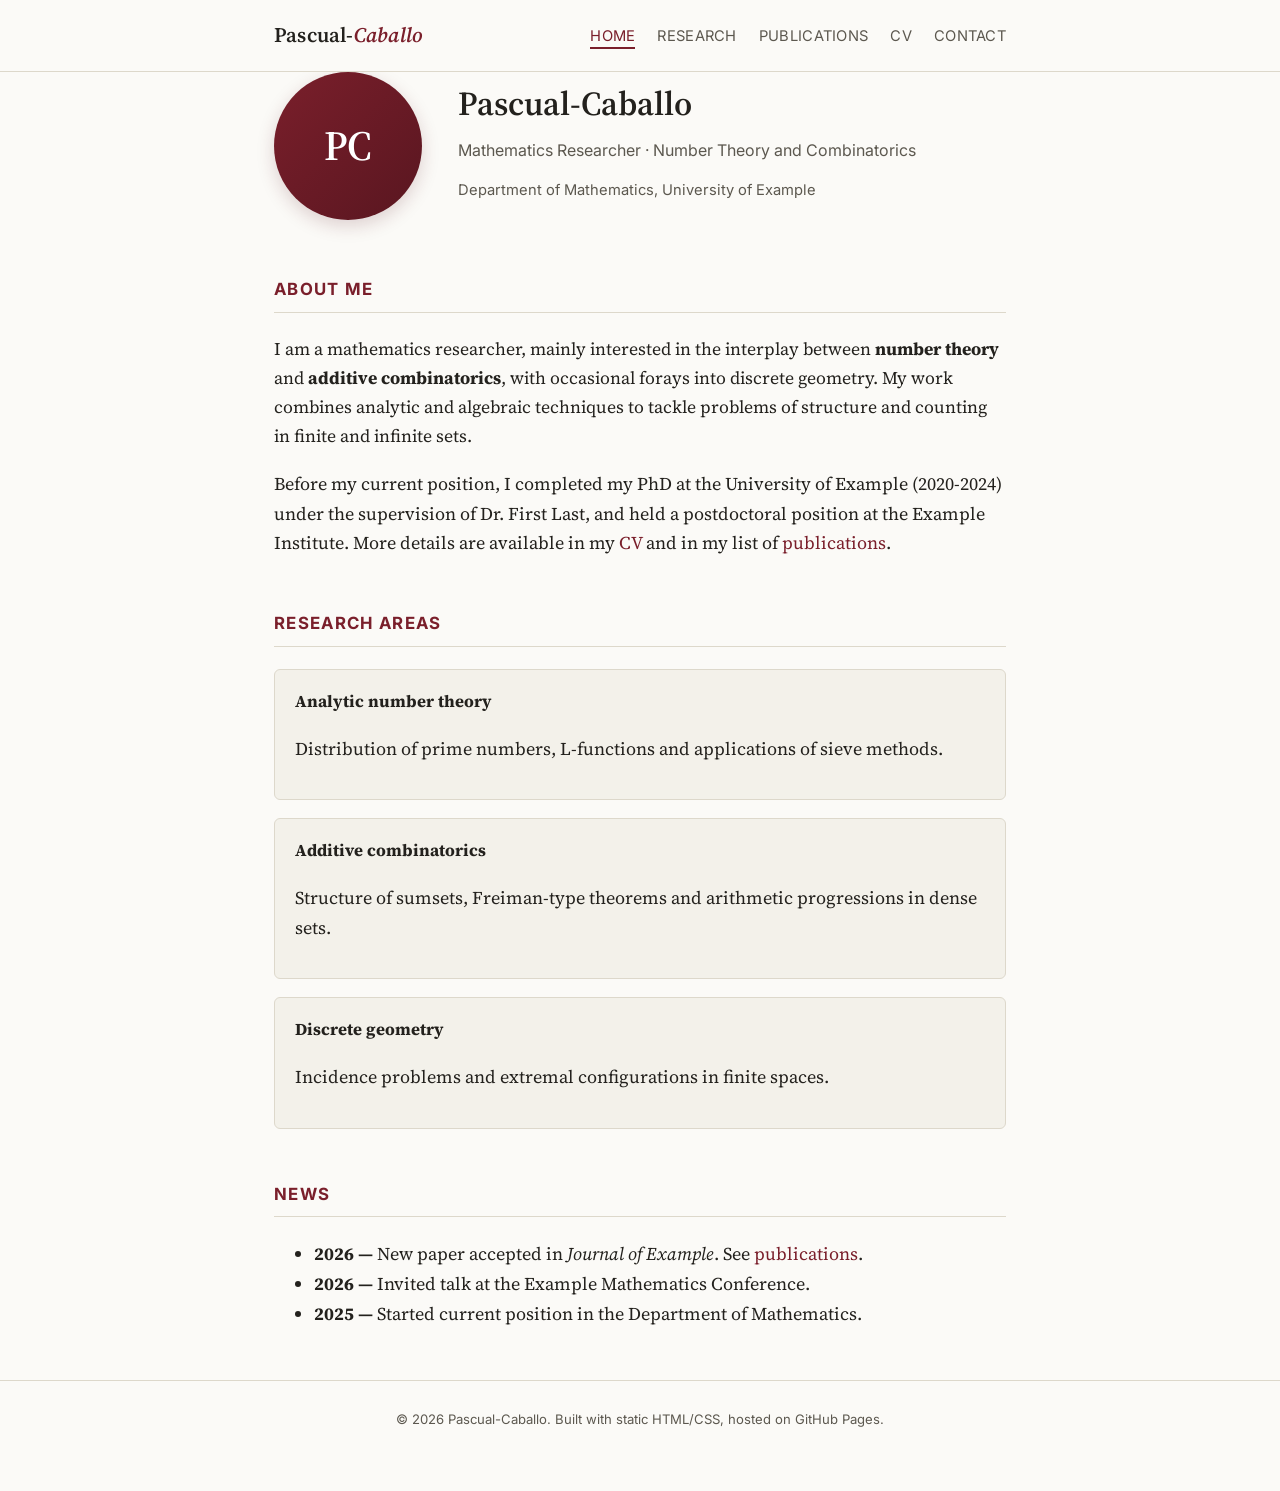
==== index.html @ 04fa6a26 "Initial site: academic personal page (research, publications, CV, contact)" ====
<!DOCTYPE html>
<html lang="en">
<head>
<meta charset="UTF-8">
<meta name="viewport" content="width=device-width, initial-scale=1.0">
<title>Pascual-Caballo — Mathematics Researcher</title>
<meta name="description" content="Personal page of Pascual-Caballo, mathematics researcher. Research, publications and CV.">
<link rel="preconnect" href="https://fonts.googleapis.com">
<link rel="preconnect" href="https://fonts.gstatic.com" crossorigin>
<link href="https://fonts.googleapis.com/css2?family=Source+Serif+4:ital,wght@0,400;0,600;1,400&family=Inter:wght@400;500;700&display=swap" rel="stylesheet">
<link rel="stylesheet" href="assets/css/style.css">
</head>
<body>

<header class="site-header">
  <div class="container">
    <a class="site-title" href="index.html">Pascual-<span>Caballo</span></a>
    <nav class="site-nav">
      <ul>
        <li><a href="index.html" class="active">Home</a></li>
        <li><a href="research.html">Research</a></li>
        <li><a href="publications.html">Publications</a></li>
        <li><a href="cv.html">CV</a></li>
        <li><a href="contact.html">Contact</a></li>
      </ul>
    </nav>
  </div>
</header>

<main class="container">

  <section class="hero">
    <div class="avatar">PC</div>
    <div class="hero-text">
      <h1>Pascual-Caballo</h1>
      <p class="role">Mathematics Researcher · Number Theory and Combinatorics</p>
      <p class="affiliation">Department of Mathematics, University of Example</p>
    </div>
  </section>

  <section>
    <h2 class="section-title">About me</h2>
    <p class="lede">
      I am a mathematics researcher, mainly interested in the interplay between
      <strong>number theory</strong> and <strong>additive combinatorics</strong>, with occasional
      forays into discrete geometry. My work combines analytic and algebraic techniques to
      tackle problems of structure and counting in finite and infinite sets.
    </p>
    <p>
      Before my current position, I completed my PhD at the University of Example (2020-2024)
      under the supervision of Dr. First Last, and held a postdoctoral position at the
      Example Institute. More details are available in my <a href="cv.html">CV</a> and in my
      list of <a href="publications.html">publications</a>.
    </p>
  </section>

  <section>
    <h2 class="section-title">Research areas</h2>
    <div class="card-list">
      <div class="card">
        <h3>Analytic number theory</h3>
        <p>Distribution of prime numbers, L-functions and applications of sieve methods.</p>
      </div>
      <div class="card">
        <h3>Additive combinatorics</h3>
        <p>Structure of sumsets, Freiman-type theorems and arithmetic progressions in dense sets.</p>
      </div>
      <div class="card">
        <h3>Discrete geometry</h3>
        <p>Incidence problems and extremal configurations in finite spaces.</p>
      </div>
    </div>
  </section>

  <section>
    <h2 class="section-title">News</h2>
    <ul>
      <li><strong>2026 —</strong> New paper accepted in <em>Journal of Example</em>. See <a href="publications.html">publications</a>.</li>
      <li><strong>2026 —</strong> Invited talk at the Example Mathematics Conference.</li>
      <li><strong>2025 —</strong> Started current position in the Department of Mathematics.</li>
    </ul>
  </section>

</main>

<footer class="site-footer">
  <div class="container">
    &copy; 2026 Pascual-Caballo. Built with static HTML/CSS, hosted on GitHub Pages.
  </div>
</footer>

</body>
</html>
---- assets/css/style.css ----
/* ============================================================
   Pascual-Caballo — sitio académico personal
   Estilo: académico minimalista
   ============================================================ */

:root {
  --color-bg: #fbfaf7;
  --color-bg-alt: #f3f1ea;
  --color-text: #23211d;
  --color-text-muted: #5c584f;
  --color-accent: #7a1f2b;      /* granate académico */
  --color-accent-dark: #591620;
  --color-border: #ddd8cb;
  --color-link: #7a1f2b;
  --font-serif: "Source Serif 4", "EB Garamond", Georgia, "Times New Roman", serif;
  --font-sans: "Inter", "Helvetica Neue", Arial, sans-serif;
  --max-width: 780px;
}

* { box-sizing: border-box; }

html { scroll-behavior: smooth; }

body {
  margin: 0;
  background: var(--color-bg);
  color: var(--color-text);
  font-family: var(--font-serif);
  font-size: 18px;
  line-height: 1.65;
  -webkit-font-smoothing: antialiased;
}

img { max-width: 100%; }

a {
  color: var(--color-link);
  text-decoration: none;
  border-bottom: 1px solid transparent;
}
a:hover { border-bottom-color: currentColor; }

.container {
  max-width: var(--max-width);
  margin: 0 auto;
  padding: 0 24px;
}

/* ---------- Header / nav ---------- */

header.site-header {
  border-bottom: 1px solid var(--color-border);
  background: var(--color-bg);
  position: sticky;
  top: 0;
  z-index: 10;
}

.site-header .container {
  display: flex;
  align-items: center;
  justify-content: space-between;
  padding-top: 18px;
  padding-bottom: 18px;
  flex-wrap: wrap;
  gap: 12px;
}

.site-title {
  font-family: var(--font-serif);
  font-size: 1.3rem;
  font-weight: 600;
  letter-spacing: 0.01em;
  color: var(--color-text);
}
.site-title span {
  color: var(--color-accent);
  font-style: italic;
}

nav.site-nav ul {
  list-style: none;
  display: flex;
  gap: 22px;
  margin: 0;
  padding: 0;
  font-family: var(--font-sans);
  font-size: 0.92rem;
  letter-spacing: 0.02em;
  text-transform: uppercase;
}

nav.site-nav a {
  color: var(--color-text-muted);
  border-bottom: none;
  padding-bottom: 2px;
}
nav.site-nav a:hover,
nav.site-nav a.active {
  color: var(--color-accent);
  border-bottom: 2px solid var(--color-accent);
}

/* ---------- Main sections ---------- */

main { padding-top: 48px; padding-bottom: 64px; }

.hero {
  display: flex;
  gap: 36px;
  align-items: center;
  margin-bottom: 56px;
  flex-wrap: wrap;
}

.avatar {
  width: 148px;
  height: 148px;
  border-radius: 50%;
  background: linear-gradient(135deg, var(--color-accent), var(--color-accent-dark));
  color: #fff;
  display: flex;
  align-items: center;
  justify-content: center;
  font-family: var(--font-serif);
  font-size: 2.6rem;
  font-weight: 600;
  flex-shrink: 0;
  box-shadow: 0 6px 18px rgba(89, 22, 32, 0.18);
}

.hero-text { flex: 1; min-width: 260px; }

.hero h1 {
  margin: 0 0 6px;
  font-size: 2.1rem;
  font-weight: 600;
}

.hero .role {
  font-family: var(--font-sans);
  color: var(--color-text-muted);
  font-size: 1rem;
  margin: 0 0 14px;
}

.hero .affiliation {
  font-family: var(--font-sans);
  font-size: 0.92rem;
  color: var(--color-text-muted);
}

h2.section-title {
  font-size: 1.05rem;
  font-family: var(--font-sans);
  text-transform: uppercase;
  letter-spacing: 0.08em;
  color: var(--color-accent);
  border-bottom: 1px solid var(--color-border);
  padding-bottom: 8px;
  margin: 0 0 22px;
}

section { margin-bottom: 52px; }

.lede {
  font-size: 1.1rem;
  color: var(--color-text);
}

/* ---------- Cards / lists ---------- */

.card-list {
  display: flex;
  flex-direction: column;
  gap: 18px;
}

.card {
  border: 1px solid var(--color-border);
  background: var(--color-bg-alt);
  border-radius: 6px;
  padding: 18px 20px;
}

.card h3 {
  margin: 0 0 6px;
  font-size: 1.05rem;
}

.card .meta {
  font-family: var(--font-sans);
  font-size: 0.85rem;
  color: var(--color-text-muted);
  margin-bottom: 8px;
}

.card .links {
  font-family: var(--font-sans);
  font-size: 0.85rem;
}
.card .links a { margin-right: 14px; }

.tag {
  display: inline-block;
  font-family: var(--font-sans);
  font-size: 0.72rem;
  text-transform: uppercase;
  letter-spacing: 0.05em;
  background: rgba(122, 31, 43, 0.09);
  color: var(--color-accent);
  border-radius: 999px;
  padding: 3px 10px;
  margin: 0 6px 6px 0;
}

/* ---------- Publications ---------- */

.pub-year {
  font-family: var(--font-sans);
  font-weight: 700;
  color: var(--color-text-muted);
  margin: 34px 0 12px;
  font-size: 0.95rem;
  letter-spacing: 0.04em;
}
.pub-year:first-child { margin-top: 0; }

/* ---------- CV ---------- */

.cv-entry {
  display: grid;
  grid-template-columns: 130px 1fr;
  gap: 18px;
  margin-bottom: 18px;
}
.cv-entry .period {
  font-family: var(--font-sans);
  font-size: 0.85rem;
  color: var(--color-text-muted);
  padding-top: 3px;
}
.cv-entry .detail h3 {
  margin: 0 0 4px;
  font-size: 1.02rem;
}
.cv-entry .detail p {
  margin: 0;
  color: var(--color-text-muted);
  font-size: 0.95rem;
}

.btn {
  display: inline-block;
  font-family: var(--font-sans);
  font-size: 0.9rem;
  letter-spacing: 0.02em;
  background: var(--color-accent);
  color: #fff;
  padding: 10px 20px;
  border-radius: 4px;
  border-bottom: none;
}
.btn:hover { background: var(--color-accent-dark); border-bottom: none; }

/* ---------- Contact ---------- */

.contact-list {
  list-style: none;
  padding: 0;
  margin: 0;
  font-family: var(--font-sans);
}
.contact-list li {
  display: flex;
  gap: 10px;
  padding: 10px 0;
  border-bottom: 1px solid var(--color-border);
}
.contact-list .label {
  width: 130px;
  flex-shrink: 0;
  color: var(--color-text-muted);
  font-size: 0.88rem;
  text-transform: uppercase;
  letter-spacing: 0.04em;
}

/* ---------- Footer ---------- */

footer.site-footer {
  border-top: 1px solid var(--color-border);
  padding: 28px 0 60px;
  font-family: var(--font-sans);
  font-size: 0.82rem;
  color: var(--color-text-muted);
  text-align: center;
}

/* ---------- Responsive ---------- */

@media (max-width: 640px) {
  body { font-size: 16.5px; }
  .hero { flex-direction: column; text-align: center; }
  .hero-text { min-width: 0; }
  nav.site-nav ul { gap: 14px; flex-wrap: wrap; justify-content: center; }
  .cv-entry { grid-template-columns: 1fr; gap: 4px; }
}

/* ---------- Dark mode ---------- */

@media (prefers-color-scheme: dark) {
  :root {
    --color-bg: #1b1a17;
    --color-bg-alt: #242320;
    --color-text: #e9e6dd;
    --color-text-muted: #a9a496;
    --color-accent: #d98b95;
    --color-accent-dark: #e9a6ae;
    --color-border: #3a382f;
    --color-link: #d98b95;
  }
  .avatar { box-shadow: 0 6px 18px rgba(0, 0, 0, 0.4); }
  .btn { color: #1b1a17; }
}
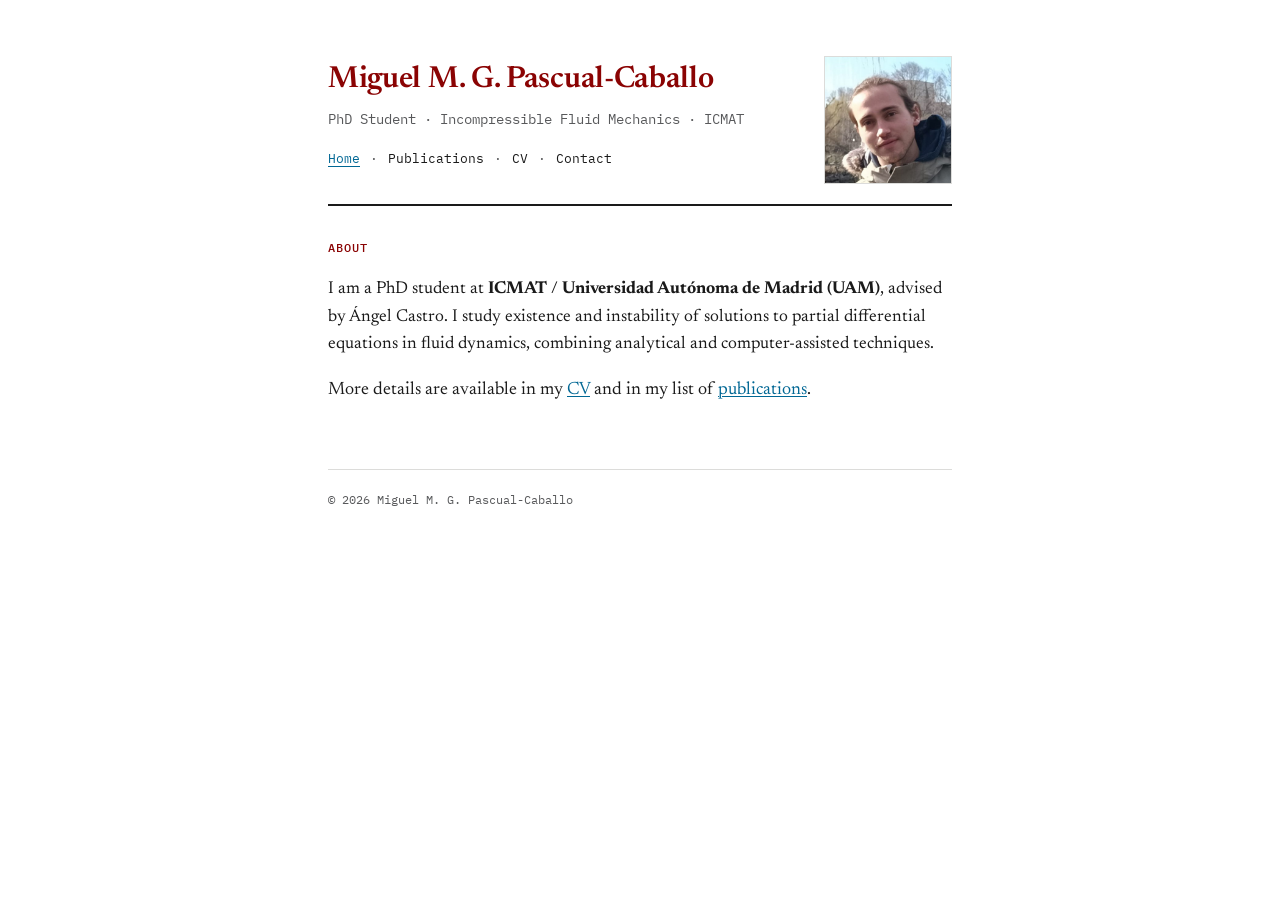
==== commit eb4b0cf6: "Redesign as document-style academic page, add real content Replace the placeholder academic-minimali" ====
--- a/index.html
+++ b/index.html
@@ -3,91 +3,54 @@
 <head>
 <meta charset="UTF-8">
 <meta name="viewport" content="width=device-width, initial-scale=1.0">
-<title>Pascual-Caballo — Mathematics Researcher</title>
-<meta name="description" content="Personal page of Pascual-Caballo, mathematics researcher. Research, publications and CV.">
+<title>Miguel M. G. Pascual-Caballo · Mathematics PhD Student</title>
+<meta name="description" content="Personal page of Pascual-Caballo, mathematics PhD student at ICMAT / UAM. Publications and CV.">
 <link rel="preconnect" href="https://fonts.googleapis.com">
 <link rel="preconnect" href="https://fonts.gstatic.com" crossorigin>
-<link href="https://fonts.googleapis.com/css2?family=Source+Serif+4:ital,wght@0,400;0,600;1,400&family=Inter:wght@400;500;700&display=swap" rel="stylesheet">
+<link href="https://fonts.googleapis.com/css2?family=Newsreader:ital,wght@0,400;0,500;0,600;1,400&family=IBM+Plex+Mono:wght@400;500&display=swap" rel="stylesheet">
 <link rel="stylesheet" href="assets/css/style.css">
 </head>
 <body>
+<div class="page">
 
-<header class="site-header">
-  <div class="container">
-    <a class="site-title" href="index.html">Pascual-<span>Caballo</span></a>
-    <nav class="site-nav">
+  <header class="masthead">
+    <div class="masthead-text">
+    <p class="name">Miguel M. G. Pascual-Caballo</p>
+    <p class="role">PhD Student · Incompressible Fluid Mechanics · ICMAT</p>
+    <nav class="site-nav" aria-label="Primary">
       <ul>
-        <li><a href="index.html" class="active">Home</a></li>
-        <li><a href="research.html">Research</a></li>
+        <li><a href="index.html" aria-current="page">Home</a></li>
         <li><a href="publications.html">Publications</a></li>
         <li><a href="cv.html">CV</a></li>
         <li><a href="contact.html">Contact</a></li>
       </ul>
     </nav>
-  </div>
-</header>
+    </div>
+    <div class="masthead-photo"><img src="assets/img/profile.jpg" alt="Miguel M. G. Pascual-Caballo"></div>
+  </header>
 
-<main class="container">
+  <main>
 
-  <section class="hero">
-    <div class="avatar">PC</div>
-    <div class="hero-text">
-      <h1>Pascual-Caballo</h1>
-      <p class="role">Mathematics Researcher · Number Theory and Combinatorics</p>
-      <p class="affiliation">Department of Mathematics, University of Example</p>
-    </div>
-  </section>
+    <section>
+      <h2 class="section-title">About</h2>
+      <p class="lede">
+        I am a PhD student at <strong>ICMAT</strong> / <strong>Universidad Autónoma de Madrid
+        (UAM)</strong>, advised by Ángel Castro. I study existence and instability of
+        solutions to partial differential equations in fluid dynamics, combining analytical
+        and computer-assisted techniques.
+      </p>
+      <p>
+        More details are available in my <a href="cv.html">CV</a> and in my list of
+        <a href="publications.html">publications</a>.
+      </p>
+    </section>
 
-  <section>
-    <h2 class="section-title">About me</h2>
-    <p class="lede">
-      I am a mathematics researcher, mainly interested in the interplay between
-      <strong>number theory</strong> and <strong>additive combinatorics</strong>, with occasional
-      forays into discrete geometry. My work combines analytic and algebraic techniques to
-      tackle problems of structure and counting in finite and infinite sets.
-    </p>
-    <p>
-      Before my current position, I completed my PhD at the University of Example (2020-2024)
-      under the supervision of Dr. First Last, and held a postdoctoral position at the
-      Example Institute. More details are available in my <a href="cv.html">CV</a> and in my
-      list of <a href="publications.html">publications</a>.
-    </p>
-  </section>
+  </main>
 
-  <section>
-    <h2 class="section-title">Research areas</h2>
-    <div class="card-list">
-      <div class="card">
-        <h3>Analytic number theory</h3>
-        <p>Distribution of prime numbers, L-functions and applications of sieve methods.</p>
-      </div>
-      <div class="card">
-        <h3>Additive combinatorics</h3>
-        <p>Structure of sumsets, Freiman-type theorems and arithmetic progressions in dense sets.</p>
-      </div>
-      <div class="card">
-        <h3>Discrete geometry</h3>
-        <p>Incidence problems and extremal configurations in finite spaces.</p>
-      </div>
-    </div>
-  </section>
+  <footer class="site-footer">
+    &copy; 2026 Miguel M. G. Pascual-Caballo
+  </footer>
 
-  <section>
-    <h2 class="section-title">News</h2>
-    <ul>
-      <li><strong>2026 —</strong> New paper accepted in <em>Journal of Example</em>. See <a href="publications.html">publications</a>.</li>
-      <li><strong>2026 —</strong> Invited talk at the Example Mathematics Conference.</li>
-      <li><strong>2025 —</strong> Started current position in the Department of Mathematics.</li>
-    </ul>
-  </section>
-
-</main>
-
-<footer class="site-footer">
-  <div class="container">
-    &copy; 2026 Pascual-Caballo. Built with static HTML/CSS, hosted on GitHub Pages.
-  </div>
-</footer>
-
+</div>
 </body>
 </html>
--- a/assets/css/style.css
+++ b/assets/css/style.css
@@ -1,325 +1,269 @@
 /* ============================================================
-   Pascual-Caballo — sitio académico personal
-   Estilo: académico minimalista
+   Pascual-Caballo — personal academic page
    ============================================================ */
 
 :root {
-  --color-bg: #fbfaf7;
-  --color-bg-alt: #f3f1ea;
-  --color-text: #23211d;
-  --color-text-muted: #5c584f;
-  --color-accent: #7a1f2b;      /* granate académico */
-  --color-accent-dark: #591620;
-  --color-border: #ddd8cb;
-  --color-link: #7a1f2b;
-  --font-serif: "Source Serif 4", "EB Garamond", Georgia, "Times New Roman", serif;
-  --font-sans: "Inter", "Helvetica Neue", Arial, sans-serif;
-  --max-width: 780px;
+  --bg: #ffffff;
+  --bg-alt: #f5f5f3;
+  --text: #1a1a1a;
+  --text-muted: #58595b;
+  --accent: #8a0303;
+  --link: #006794;
+  --link-visited: #551a8b;
+  --border: #dcdcda;
+  --rule: #1a1a1a;
+  --font-body: "Newsreader", Georgia, "Times New Roman", serif;
+  --font-mono: "IBM Plex Mono", ui-monospace, "SF Mono", Menlo, monospace;
+  --measure: 42rem;
+}
+
+@media (prefers-color-scheme: dark) {
+  :root:not([data-theme="light"]) {
+    --bg: #15171a;
+    --bg-alt: #1d2024;
+    --text: #e6e4dd;
+    --text-muted: #9a9890;
+    --accent: #e0796f;
+    --link: #7ec8e3;
+    --link-visited: #c9a8f5;
+    --border: #33353a;
+    --rule: #e6e4dd;
+  }
+}
+:root[data-theme="dark"] {
+  --bg: #15171a;
+  --bg-alt: #1d2024;
+  --text: #e6e4dd;
+  --text-muted: #9a9890;
+  --accent: #e0796f;
+  --link: #7ec8e3;
+  --link-visited: #c9a8f5;
+  --border: #33353a;
+  --rule: #e6e4dd;
 }
 
 * { box-sizing: border-box; }
-
-html { scroll-behavior: smooth; }
+html { text-size-adjust: 100%; }
 
 body {
   margin: 0;
-  background: var(--color-bg);
-  color: var(--color-text);
-  font-family: var(--font-serif);
+  background: var(--bg);
+  color: var(--text);
+  font-family: var(--font-body);
   font-size: 18px;
-  line-height: 1.65;
-  -webkit-font-smoothing: antialiased;
-}
+  line-height: 1.6;
+}
+
+.page {
+  max-width: var(--measure);
+  margin: 0 auto;
+  padding: 56px 24px 96px;
+}
+
+a { color: var(--link); text-decoration-thickness: 1px; text-underline-offset: 2px; }
+a:visited { color: var(--link-visited); }
+a:hover { text-decoration-thickness: 2px; }
 
 img { max-width: 100%; }
 
-a {
-  color: var(--color-link);
-  text-decoration: none;
-  border-bottom: 1px solid transparent;
-}
-a:hover { border-bottom-color: currentColor; }
-
-.container {
-  max-width: var(--max-width);
-  margin: 0 auto;
-  padding: 0 24px;
-}
-
-/* ---------- Header / nav ---------- */
-
-header.site-header {
-  border-bottom: 1px solid var(--color-border);
-  background: var(--color-bg);
-  position: sticky;
-  top: 0;
-  z-index: 10;
-}
-
-.site-header .container {
+/* ---------- Masthead ---------- */
+
+.masthead {
   display: flex;
-  align-items: center;
   justify-content: space-between;
-  padding-top: 18px;
-  padding-bottom: 18px;
-  flex-wrap: wrap;
-  gap: 12px;
-}
-
-.site-title {
-  font-family: var(--font-serif);
-  font-size: 1.3rem;
+  align-items: flex-start;
+  gap: 20px;
+  border-bottom: 2px solid var(--rule);
+  padding-bottom: 20px;
+  margin-bottom: 32px;
+}
+
+.masthead-text { flex: 1; min-width: 0; }
+
+.masthead .name {
+  font-size: 1.9rem;
   font-weight: 600;
-  letter-spacing: 0.01em;
-  color: var(--color-text);
-}
-.site-title span {
-  color: var(--color-accent);
-  font-style: italic;
+  margin: 0 0 4px;
+  letter-spacing: -0.01em;
+  color: var(--accent);
+}
+
+.masthead .role {
+  font-family: var(--font-mono);
+  font-size: 0.85rem;
+  color: var(--text-muted);
+  margin: 0 0 18px;
+}
+
+.masthead-photo {
+  width: 128px;
+  height: 128px;
+  flex-shrink: 0;
+  border: 1px solid var(--border);
+  background: var(--bg-alt);
+}
+.masthead-photo img {
+  display: block;
+  width: 100%;
+  height: 100%;
+  object-fit: cover;
+}
+@media (max-width: 560px) {
+  .masthead-photo { width: 88px; height: 88px; }
 }
 
 nav.site-nav ul {
   list-style: none;
   display: flex;
-  gap: 22px;
+  flex-wrap: wrap;
+  gap: 4px 0;
   margin: 0;
   padding: 0;
-  font-family: var(--font-sans);
-  font-size: 0.92rem;
-  letter-spacing: 0.02em;
+  font-family: var(--font-mono);
+  font-size: 0.82rem;
+}
+nav.site-nav li:not(:last-child)::after {
+  content: "\00b7";
+  margin: 0 10px;
+  color: var(--text-muted);
+}
+nav.site-nav a {
+  color: var(--text);
+  text-decoration: none;
+}
+nav.site-nav a:visited { color: var(--text); }
+nav.site-nav a:hover,
+nav.site-nav a[aria-current="page"] {
+  color: var(--link);
+  text-decoration: underline;
+  text-underline-offset: 3px;
+}
+
+/* ---------- Sections ---------- */
+
+section { margin-bottom: 44px; }
+
+h2.section-title {
+  font-family: var(--font-mono);
+  font-size: 0.78rem;
   text-transform: uppercase;
-}
-
-nav.site-nav a {
-  color: var(--color-text-muted);
-  border-bottom: none;
-  padding-bottom: 2px;
-}
-nav.site-nav a:hover,
-nav.site-nav a.active {
-  color: var(--color-accent);
-  border-bottom: 2px solid var(--color-accent);
-}
-
-/* ---------- Main sections ---------- */
-
-main { padding-top: 48px; padding-bottom: 64px; }
-
-.hero {
-  display: flex;
-  gap: 36px;
-  align-items: center;
-  margin-bottom: 56px;
-  flex-wrap: wrap;
-}
-
-.avatar {
-  width: 148px;
-  height: 148px;
-  border-radius: 50%;
-  background: linear-gradient(135deg, var(--color-accent), var(--color-accent-dark));
-  color: #fff;
-  display: flex;
-  align-items: center;
-  justify-content: center;
-  font-family: var(--font-serif);
-  font-size: 2.6rem;
+  letter-spacing: 0.09em;
+  color: var(--accent);
+  margin: 0 0 18px;
+  font-weight: 500;
+}
+
+h1, h2, h3 { font-family: var(--font-body); }
+
+p { margin: 0 0 1em; }
+p:last-child { margin-bottom: 0; }
+
+.lede { font-size: 1.08rem; }
+
+/* ---------- Entry list (research, positions, education) ---------- */
+
+.entry-list { display: flex; flex-direction: column; gap: 22px; }
+
+.entry {
+  display: grid;
+  grid-template-columns: 8.5em 1fr;
+  gap: 4px 20px;
+}
+.entry .when {
+  font-family: var(--font-mono);
+  font-size: 0.8rem;
+  color: var(--text-muted);
+  padding-top: 3px;
+  font-variant-numeric: tabular-nums;
+}
+.entry .what h3 {
+  margin: 0 0 3px;
+  font-size: 1.05rem;
   font-weight: 600;
-  flex-shrink: 0;
-  box-shadow: 0 6px 18px rgba(89, 22, 32, 0.18);
-}
-
-.hero-text { flex: 1; min-width: 260px; }
-
-.hero h1 {
-  margin: 0 0 6px;
-  font-size: 2.1rem;
-  font-weight: 600;
-}
-
-.hero .role {
-  font-family: var(--font-sans);
-  color: var(--color-text-muted);
-  font-size: 1rem;
-  margin: 0 0 14px;
-}
-
-.hero .affiliation {
-  font-family: var(--font-sans);
-  font-size: 0.92rem;
-  color: var(--color-text-muted);
-}
-
-h2.section-title {
-  font-size: 1.05rem;
-  font-family: var(--font-sans);
-  text-transform: uppercase;
-  letter-spacing: 0.08em;
-  color: var(--color-accent);
-  border-bottom: 1px solid var(--color-border);
-  padding-bottom: 8px;
-  margin: 0 0 22px;
-}
-
-section { margin-bottom: 52px; }
-
-.lede {
-  font-size: 1.1rem;
-  color: var(--color-text);
-}
-
-/* ---------- Cards / lists ---------- */
-
-.card-list {
-  display: flex;
-  flex-direction: column;
-  gap: 18px;
-}
-
-.card {
-  border: 1px solid var(--color-border);
-  background: var(--color-bg-alt);
-  border-radius: 6px;
-  padding: 18px 20px;
-}
-
-.card h3 {
-  margin: 0 0 6px;
-  font-size: 1.05rem;
-}
-
-.card .meta {
-  font-family: var(--font-sans);
-  font-size: 0.85rem;
-  color: var(--color-text-muted);
-  margin-bottom: 8px;
-}
-
-.card .links {
-  font-family: var(--font-sans);
-  font-size: 0.85rem;
-}
-.card .links a { margin-right: 14px; }
-
-.tag {
-  display: inline-block;
-  font-family: var(--font-sans);
-  font-size: 0.72rem;
-  text-transform: uppercase;
-  letter-spacing: 0.05em;
-  background: rgba(122, 31, 43, 0.09);
-  color: var(--color-accent);
-  border-radius: 999px;
-  padding: 3px 10px;
-  margin: 0 6px 6px 0;
+}
+.entry .what p {
+  margin: 0;
+  color: var(--text-muted);
+  font-size: 0.96rem;
+}
+
+@media (max-width: 560px) {
+  .entry { grid-template-columns: 1fr; gap: 2px; }
 }
 
 /* ---------- Publications ---------- */
 
 .pub-year {
-  font-family: var(--font-sans);
-  font-weight: 700;
-  color: var(--color-text-muted);
-  margin: 34px 0 12px;
-  font-size: 0.95rem;
-  letter-spacing: 0.04em;
+  font-family: var(--font-mono);
+  font-size: 0.82rem;
+  color: var(--text-muted);
+  margin: 30px 0 4px;
+  border-bottom: 1px solid var(--border);
+  padding-bottom: 6px;
 }
 .pub-year:first-child { margin-top: 0; }
 
-/* ---------- CV ---------- */
-
-.cv-entry {
-  display: grid;
-  grid-template-columns: 130px 1fr;
-  gap: 18px;
-  margin-bottom: 18px;
-}
-.cv-entry .period {
-  font-family: var(--font-sans);
-  font-size: 0.85rem;
-  color: var(--color-text-muted);
-  padding-top: 3px;
-}
-.cv-entry .detail h3 {
-  margin: 0 0 4px;
-  font-size: 1.02rem;
-}
-.cv-entry .detail p {
-  margin: 0;
-  color: var(--color-text-muted);
-  font-size: 0.95rem;
-}
+.pub {
+  padding: 16px 0;
+  border-bottom: 1px solid var(--border);
+}
+.pub:last-child { border-bottom: none; }
+.pub h3 { margin: 0 0 4px; font-size: 1.03rem; font-weight: 600; }
+.pub .authors { color: var(--text-muted); font-size: 0.94rem; margin: 0 0 6px; }
+.pub .links {
+  font-family: var(--font-mono);
+  font-size: 0.78rem;
+}
+.pub .links a { margin-right: 14px; }
+.pub .links span.tag {
+  color: var(--text-muted);
+}
+
+/* ---------- CV button ---------- */
 
 .btn {
   display: inline-block;
-  font-family: var(--font-sans);
-  font-size: 0.9rem;
-  letter-spacing: 0.02em;
-  background: var(--color-accent);
-  color: #fff;
-  padding: 10px 20px;
-  border-radius: 4px;
-  border-bottom: none;
-}
-.btn:hover { background: var(--color-accent-dark); border-bottom: none; }
-
-/* ---------- Contact ---------- */
+  font-family: var(--font-mono);
+  font-size: 0.85rem;
+  border: 1px solid var(--rule);
+  color: var(--text);
+  padding: 9px 16px;
+  text-decoration: none;
+}
+.btn:hover { background: var(--rule); color: var(--bg); }
+.btn:visited { color: var(--text); }
+
+/* ---------- Contact list ---------- */
 
 .contact-list {
   list-style: none;
   padding: 0;
   margin: 0;
-  font-family: var(--font-sans);
+  border-top: 1px solid var(--border);
 }
 .contact-list li {
   display: flex;
-  gap: 10px;
-  padding: 10px 0;
-  border-bottom: 1px solid var(--color-border);
+  gap: 16px;
+  padding: 13px 0;
+  border-bottom: 1px solid var(--border);
 }
 .contact-list .label {
-  width: 130px;
+  width: 8.5em;
   flex-shrink: 0;
-  color: var(--color-text-muted);
-  font-size: 0.88rem;
-  text-transform: uppercase;
-  letter-spacing: 0.04em;
+  font-family: var(--font-mono);
+  font-size: 0.78rem;
+  color: var(--text-muted);
+  padding-top: 2px;
 }
 
 /* ---------- Footer ---------- */
 
 footer.site-footer {
-  border-top: 1px solid var(--color-border);
-  padding: 28px 0 60px;
-  font-family: var(--font-sans);
-  font-size: 0.82rem;
-  color: var(--color-text-muted);
-  text-align: center;
-}
-
-/* ---------- Responsive ---------- */
-
-@media (max-width: 640px) {
-  body { font-size: 16.5px; }
-  .hero { flex-direction: column; text-align: center; }
-  .hero-text { min-width: 0; }
-  nav.site-nav ul { gap: 14px; flex-wrap: wrap; justify-content: center; }
-  .cv-entry { grid-template-columns: 1fr; gap: 4px; }
-}
-
-/* ---------- Dark mode ---------- */
-
-@media (prefers-color-scheme: dark) {
-  :root {
-    --color-bg: #1b1a17;
-    --color-bg-alt: #242320;
-    --color-text: #e9e6dd;
-    --color-text-muted: #a9a496;
-    --color-accent: #d98b95;
-    --color-accent-dark: #e9a6ae;
-    --color-border: #3a382f;
-    --color-link: #d98b95;
-  }
-  .avatar { box-shadow: 0 6px 18px rgba(0, 0, 0, 0.4); }
-  .btn { color: #1b1a17; }
-}
+  margin-top: 64px;
+  padding-top: 20px;
+  border-top: 1px solid var(--border);
+  font-family: var(--font-mono);
+  font-size: 0.76rem;
+  color: var(--text-muted);
+}
+
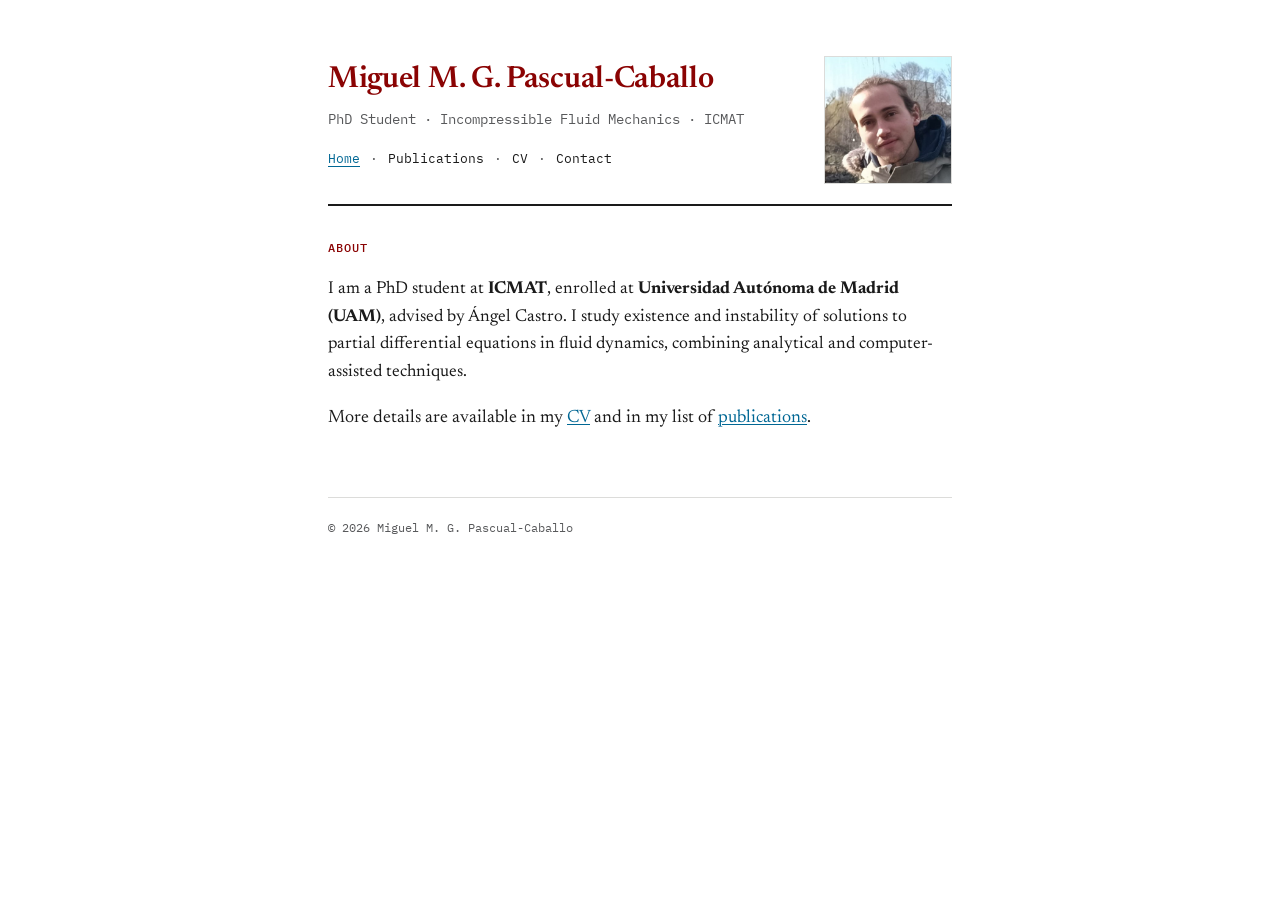
==== commit 338388e3: "Simplify ICMAT/UAM affiliation wording Co-Authored-By: Claude Sonnet 5 <noreply@anthropic.com> Claud" ====
--- a/index.html
+++ b/index.html
@@ -4,7 +4,7 @@
 <meta charset="UTF-8">
 <meta name="viewport" content="width=device-width, initial-scale=1.0">
 <title>Miguel M. G. Pascual-Caballo · Mathematics PhD Student</title>
-<meta name="description" content="Personal page of Pascual-Caballo, mathematics PhD student at ICMAT / UAM. Publications and CV.">
+<meta name="description" content="Personal page of Pascual-Caballo, mathematics PhD student at ICMAT, enrolled at Universidad Autónoma de Madrid (UAM). Publications and CV.">
 <link rel="preconnect" href="https://fonts.googleapis.com">
 <link rel="preconnect" href="https://fonts.gstatic.com" crossorigin>
 <link href="https://fonts.googleapis.com/css2?family=Newsreader:ital,wght@0,400;0,500;0,600;1,400&family=IBM+Plex+Mono:wght@400;500&display=swap" rel="stylesheet">
@@ -34,10 +34,10 @@
     <section>
       <h2 class="section-title">About</h2>
       <p class="lede">
-        I am a PhD student at <strong>ICMAT</strong> / <strong>Universidad Autónoma de Madrid
-        (UAM)</strong>, advised by Ángel Castro. I study existence and instability of
-        solutions to partial differential equations in fluid dynamics, combining analytical
-        and computer-assisted techniques.
+        I am a PhD student at <strong>ICMAT</strong>, enrolled at
+        <strong>Universidad Autónoma de Madrid (UAM)</strong>, advised by Ángel Castro.
+        I study existence and instability of solutions to partial differential equations in
+        fluid dynamics, combining analytical and computer-assisted techniques.
       </p>
       <p>
         More details are available in my <a href="cv.html">CV</a> and in my list of
